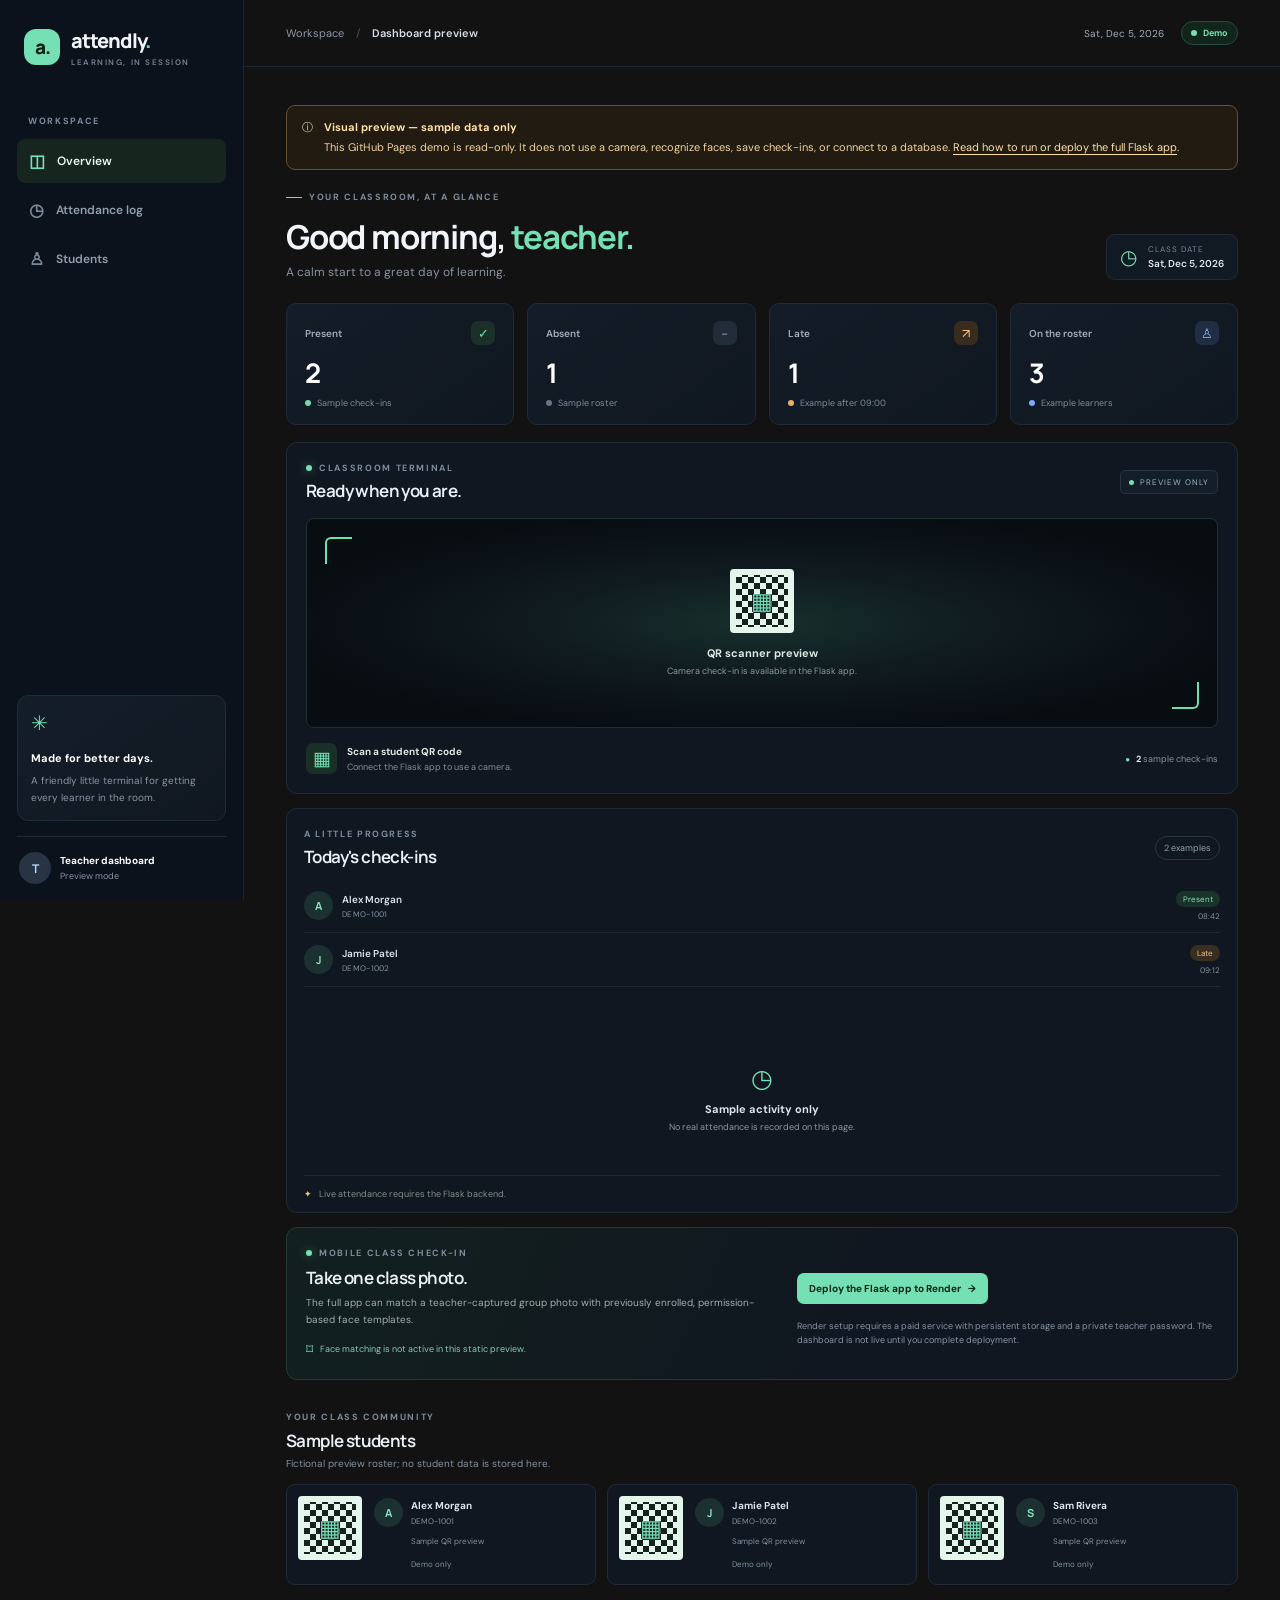
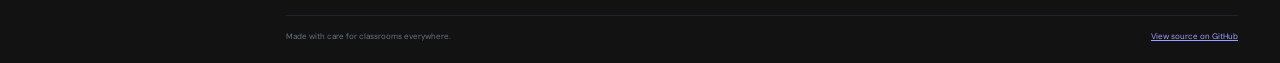
==== index.html @ 84d19245 "Add static GitHub Pages dashboard preview Publish a clearly labeled read-only dashboard preview so G" ====
<!doctype html>
<html lang="en">
<head>
  <meta charset="utf-8">
  <meta name="viewport" content="width=device-width, initial-scale=1">
  <meta name="theme-color" content="#090d14">
  <meta name="description" content="Preview the Attendly smart classroom attendance dashboard.">
  <title>Attendly — Dashboard preview</title>
  <link rel="stylesheet" href="./static/css/style.css">
  <style>
    .preview-banner {
      display: flex;
      align-items: flex-start;
      gap: 11px;
      margin: 0 0 21px;
      padding: 13px 15px;
      border: 1px solid #66502d;
      border-radius: 9px;
      background: #211b12;
      color: #f0d39f;
      font-size: 11px;
      line-height: 1.6;
    }
    .preview-banner strong { display: block; color: #ffe0a9; }
    .preview-banner p { margin: 2px 0 0; }
    .preview-banner a { color: #ffe0a9; text-underline-offset: 3px; }
    .demo-terminal {
      min-height: 210px;
      margin-top: 16px;
      display: grid;
      place-items: center;
      position: relative;
      overflow: hidden;
      border: 1px solid #1d3030;
      border-radius: 8px;
      background:
        radial-gradient(ellipse at center, #17302d 0, #101b20 34%, #080d12 75%);
    }
    .demo-terminal::before, .demo-terminal::after {
      content: "";
      position: absolute;
      width: 25px;
      height: 25px;
      border-color: #6ce2af;
      border-style: solid;
    }
    .demo-terminal::before {
      inset: 18px auto auto 18px;
      border-width: 2px 0 0 2px;
      border-radius: 6px 0 0;
    }
    .demo-terminal::after {
      inset: auto 18px 18px auto;
      border-width: 0 2px 2px 0;
      border-radius: 0 0 6px;
    }
    .demo-terminal-inner { text-align: center; padding: 24px; }
    .demo-qr {
      display: grid;
      place-items: center;
      width: 64px;
      height: 64px;
      margin: 0 auto 13px;
      border: 6px solid #e4f5eb;
      border-radius: 4px;
      background: repeating-conic-gradient(#16221e 0 25%, #e4f5eb 0 50%) 0 / 12px 12px;
      color: #74e0b4;
      font-size: 23px;
      text-shadow: 0 1px #101720, 1px 0 #101720, -1px 0 #101720;
    }
    .demo-terminal-inner strong { display: block; color: #dce7e2; font-size: 11px; }
    .demo-terminal-inner span { display: block; margin-top: 5px; color: #8b9b9a; font-size: 9px; }
    .preview-link {
      display: inline-flex;
      align-items: center;
      gap: 7px;
      margin-top: 13px;
      padding: 9px 12px;
      border-radius: 7px;
      background: #74e0b4;
      color: #092219;
      font-size: 10px;
      font-weight: 700;
      text-decoration: none;
    }
    .preview-link:hover { background: #9af0cf; }
    .demo-students { grid-template-columns: repeat(3, minmax(0, 1fr)); }
    .demo-student { cursor: default; }
    .demo-student .student-card-info { margin-bottom: 9px; }
    .demo-code {
      display: inline-block;
      margin-left: 37px;
      color: #8290a0;
      font-size: 8px;
    }
    .demo-note { margin: 15px 0 0; color: #8793a4; font-size: 9px; line-height: 1.6; }
    @media (max-width: 900px) {
      .demo-students { grid-template-columns: repeat(2, minmax(0, 1fr)); }
    }
    @media (max-width: 580px) {
      .demo-students { grid-template-columns: 1fr; }
    }
  </style>
</head>
<body class="min-h-screen bg-ink text-slate-100 antialiased">
  <div class="app-shell">
    <aside class="sidebar">
      <a class="brand" href="#overview" aria-label="Attendly preview home">
        <span class="brand-mark">a.</span>
        <span>attendly<span class="brand-dot">.</span><small>LEARNING, IN SESSION</small></span>
      </a>
      <div class="workspace-label">WORKSPACE</div>
      <nav class="side-nav" aria-label="Preview sections">
        <a class="nav-link active" href="#overview"><span>◫</span> Overview</a>
        <a class="nav-link" href="#attendance"><span>◷</span> Attendance log</a>
        <a class="nav-link" href="#students"><span>♙</span> Students</a>
      </nav>
      <div class="sidebar-bottom">
        <div class="help-card">
          <div class="help-icon">✳</div>
          <strong>Made for better days.</strong>
          <p>A friendly little terminal for getting every learner in the room.</p>
        </div>
        <div class="profile">
          <div class="avatar">T</div>
          <div><strong>Teacher dashboard</strong><span>Preview mode</span></div>
        </div>
      </div>
    </aside>

    <main class="main-content" id="overview">
      <header class="topbar">
        <div class="mobile-brand"><span class="brand-mark">a.</span> attendly<span class="brand-dot">.</span></div>
        <div class="breadcrumb">Workspace <span>/</span> <strong>Dashboard preview</strong></div>
        <div class="topbar-right">
          <span class="today-date" id="preview-date"></span>
          <span class="live-pill"><i></i> Demo</span>
        </div>
      </header>

      <div class="page-wrap">
        <aside class="preview-banner" role="note">
          <span aria-hidden="true">ⓘ</span>
          <div>
            <strong>Visual preview — sample data only</strong>
            <p>This GitHub Pages demo is read-only. It does not use a camera, recognize faces, save check-ins, or connect to a database. <a href="./README.md">Read how to run or deploy the full Flask app</a>.</p>
          </div>
        </aside>

        <section class="welcome-row">
          <div>
            <div class="eyebrow"><span class="eyebrow-line"></span> YOUR CLASSROOM, AT A GLANCE</div>
            <h1>Good morning, <span>teacher.</span></h1>
            <p class="welcome-copy">A calm start to a great day of learning.</p>
          </div>
          <div class="date-chip"><span>◷</span><div><small>CLASS DATE</small><strong id="class-date"></strong></div></div>
        </section>

        <section class="stats-grid" aria-label="Sample attendance summary">
          <article class="stat-card present-card">
            <div class="stat-top"><span class="stat-label">Present</span><span class="stat-icon">✓</span></div>
            <div class="stat-number">2</div>
            <div class="stat-foot"><span class="status-dot green"></span> Sample check-ins</div>
          </article>
          <article class="stat-card absent-card">
            <div class="stat-top"><span class="stat-label">Absent</span><span class="stat-icon">−</span></div>
            <div class="stat-number">1</div>
            <div class="stat-foot"><span class="status-dot muted"></span> Sample roster</div>
          </article>
          <article class="stat-card late-card">
            <div class="stat-top"><span class="stat-label">Late</span><span class="stat-icon">↗</span></div>
            <div class="stat-number">1</div>
            <div class="stat-foot"><span class="status-dot amber"></span> Example after 09:00</div>
          </article>
          <article class="stat-card total-card">
            <div class="stat-top"><span class="stat-label">On the roster</span><span class="stat-icon">♙</span></div>
            <div class="stat-number">3</div>
            <div class="stat-foot"><span class="status-dot blue"></span> Example learners</div>
          </article>
        </section>

        <section class="work-grid camera-disabled">
          <article class="terminal-card">
            <div class="card-heading">
              <div><div class="eyebrow"><span class="terminal-led"></span> CLASSROOM TERMINAL</div><h2>Ready when you are.</h2></div>
              <span class="terminal-tag"><span></span> PREVIEW ONLY</span>
            </div>
            <div class="demo-terminal" aria-label="Illustrative QR scanner preview">
              <div class="demo-terminal-inner">
                <div class="demo-qr" aria-hidden="true">▦</div>
                <strong>QR scanner preview</strong>
                <span>Camera check-in is available in the Flask app.</span>
              </div>
            </div>
            <div class="terminal-footer">
              <div class="terminal-instruction"><span class="qr-glyph">▦</span><span><strong>Scan a student QR code</strong><small>Connect the Flask app to use a camera.</small></span></div>
              <div class="terminal-meta"><span class="green-text">●</span> <b>2</b> sample check-ins</div>
            </div>
          </article>

          <article class="activity-card" id="attendance">
            <div class="section-title-row">
              <div><div class="eyebrow">A LITTLE PROGRESS</div><h2>Today's check-ins</h2></div>
              <span class="count-badge">2 examples</span>
            </div>
            <div class="attendance-list">
              <div class="attendance-row">
                <div class="avatar student-avatar">A</div>
                <div class="attendance-person"><strong>Alex Morgan</strong><span>DEMO-1001</span></div>
                <div class="attendance-result"><span class="result-pill present">present</span><time>08:42</time></div>
              </div>
              <div class="attendance-row">
                <div class="avatar student-avatar">J</div>
                <div class="attendance-person"><strong>Jamie Patel</strong><span>DEMO-1002</span></div>
                <div class="attendance-result"><span class="result-pill late">late</span><time>09:12</time></div>
              </div>
              <div class="empty-state">
                <div class="empty-icon">◷</div>
                <strong>Sample activity only</strong>
                <span>No real attendance is recorded on this page.</span>
              </div>
            </div>
            <div class="activity-note"><span>✦</span> Live attendance requires the Flask backend.</div>
          </article>
        </section>

        <section class="group-photo-card">
          <div class="group-photo-copy">
            <div class="eyebrow"><span class="terminal-led"></span> MOBILE CLASS CHECK-IN</div>
            <h2>Take one class photo.</h2>
            <p>The full app can match a teacher-captured group photo with previously enrolled, permission-based face templates.</p>
            <div class="privacy-note"><span>⌑</span> Face matching is not active in this static preview.</div>
          </div>
          <div>
            <a class="preview-link" href="https://render.com/deploy?repo=https%3A%2F%2Fgithub.com%2Fcyberboy56-alt%2Fattendly-smart-attendance">Deploy the Flask app to Render <span aria-hidden="true">→</span></a>
            <p class="demo-note">Render setup requires a paid service with persistent storage and a private teacher password. The dashboard is not live until you complete deployment.</p>
          </div>
        </section>

        <section class="students-section" id="students">
          <div class="section-title-row students-title">
            <div><div class="eyebrow">YOUR CLASS COMMUNITY</div><h2>Sample students</h2><p class="section-subtitle">Fictional preview roster; no student data is stored here.</p></div>
          </div>
          <div class="student-grid demo-students">
            <article class="student-card demo-student">
              <div class="student-qr demo-qr" aria-hidden="true">▦</div>
              <div class="student-card-body">
                <div class="student-card-info"><div class="avatar student-avatar">A</div><div><strong>Alex Morgan</strong><span>DEMO-1001</span></div></div>
                <span class="face-state">Sample QR preview</span>
                <span class="demo-code">Demo only</span>
              </div>
            </article>
            <article class="student-card demo-student">
              <div class="student-qr demo-qr" aria-hidden="true">▦</div>
              <div class="student-card-body">
                <div class="student-card-info"><div class="avatar student-avatar">J</div><div><strong>Jamie Patel</strong><span>DEMO-1002</span></div></div>
                <span class="face-state">Sample QR preview</span>
                <span class="demo-code">Demo only</span>
              </div>
            </article>
            <article class="student-card demo-student">
              <div class="student-qr demo-qr" aria-hidden="true">▦</div>
              <div class="student-card-body">
                <div class="student-card-info"><div class="avatar student-avatar">S</div><div><strong>Sam Rivera</strong><span>DEMO-1003</span></div></div>
                <span class="face-state">Sample QR preview</span>
                <span class="demo-code">Demo only</span>
              </div>
            </article>
          </div>
        </section>
        <footer class="page-footer"><span>Made with care for classrooms everywhere.</span><span><a href="https://github.com/cyberboy56-alt/attendly-smart-attendance">View source on GitHub</a></span></footer>
      </div>
    </main>
  </div>
  <script>
    const date = new Intl.DateTimeFormat(undefined, {
      weekday: "short", month: "short", day: "numeric", year: "numeric"
    }).format(new Date());
    document.getElementById("preview-date").textContent = date;
    document.getElementById("class-date").textContent = date;
  </script>
</body>
</html>
---- static/css/style.css ----
@import url("https://fonts.googleapis.com/css2?family=DM+Sans:wght@400;500;600;700&family=Manrope:wght@400;500;600;700;800&display=swap");

:root {
  color-scheme: dark;
  --bg: #090d14;
  --panel: #111823;
  --panel-soft: #0e151e;
  --line: #202a38;
  --muted: #8793a4;
  --mint: #74e0b4;
}

* { box-sizing: border-box; }
html { scroll-behavior: smooth; }
body { margin: 0; font-family: "DM Sans", sans-serif; }
button, input { font: inherit; }
button { cursor: pointer; }
.app-shell { min-height: 100vh; }
.sidebar { width: 244px; position: fixed; inset: 0 auto 0 0; background: #0c121b; border-right: 1px solid #1c2531; padding: 27px 17px 16px; display: flex; flex-direction: column; z-index: 5; }
.brand { display: flex; gap: 11px; align-items: center; text-decoration: none; color: #f2f6fa; font: 800 20px "Manrope", sans-serif; letter-spacing: -1px; padding: 0 7px; }
.brand-mark { width: 36px; height: 36px; display: grid; place-items: center; border-radius: 12px; background: var(--mint); color: #082018; font: 800 19px "Manrope", sans-serif; letter-spacing: -1.5px; }
.brand-dot { color: var(--mint); }
.brand small { display: block; color: #768394; font: 600 8px "DM Sans", sans-serif; letter-spacing: 1.55px; margin-top: 3px; }
.workspace-label, .eyebrow { color: #7e8b9c; font-size: 9px; font-weight: 700; letter-spacing: 1.65px; }
.workspace-label { padding: 0 11px; margin: 48px 0 12px; }
.side-nav { display: grid; gap: 5px; }
.nav-link { color: #929eae; text-decoration: none; display: flex; gap: 12px; align-items: center; padding: 11px 12px; font-size: 12px; font-weight: 600; border-radius: 8px; transition: .2s; }
.nav-link span { font-size: 17px; color: #7a8899; }
.nav-link:hover, .nav-link.active { color: #eaf7f1; background: #17251f; }
.nav-link.active span { color: var(--mint); }
.sidebar-bottom { margin-top: auto; }
.help-card { border: 1px solid #202a38; border-radius: 11px; padding: 14px 13px; background: linear-gradient(145deg,#141e29,#101720); }
.help-icon { color: var(--mint); font-size: 20px; margin-bottom: 10px; }
.help-card strong { font-size: 11px; }
.help-card p { color: #8995a5; font-size: 10px; line-height: 1.65; margin: 6px 0 0; }
.profile { display: flex; align-items: center; gap: 9px; border-top: 1px solid #202a38; padding: 15px 2px 0; margin-top: 15px; }
.avatar { flex: 0 0 auto; width: 32px; height: 32px; display: grid; place-items: center; border-radius: 50%; background: #283444; color: #b9d6ff; font: 700 12px "Manrope", sans-serif; }
.profile strong, .profile span { display: block; }
.profile strong { font-size: 10px; }
.profile span { color: #8793a4; font-size: 9px; margin-top: 3px; }
.profile .profile-menu { margin-left: auto; font-size: 19px; letter-spacing: 1px; }
.main-content { margin-left: 244px; min-height: 100vh; }
.topbar { height: 67px; border-bottom: 1px solid #1d2733; display: flex; align-items: center; justify-content: space-between; padding: 0 42px; }
.breadcrumb { font-size: 11px; color: #8b97a7; }
.breadcrumb span { color: #4d5969; margin: 0 9px; }
.breadcrumb strong { color: #d7dee7; font-weight: 600; }
.topbar-right { display: flex; align-items: center; gap: 17px; }
.logout-form { margin: 0; }
.logout-button { padding: 6px 9px; border: 1px solid #283545; border-radius: 6px; background: #111923; color: #b8c4d0; font-size: 9px; }
.logout-button:hover { border-color: #74e0b4; color: #74e0b4; }
.today-date { color: #a0abba; font-size: 10px; }
.live-pill { display: flex; align-items: center; gap: 6px; color: var(--mint); border: 1px solid #244c3c; background: #12251d; border-radius: 20px; padding: 5px 9px; font-size: 9px; font-weight: 700; }
.live-pill i, .terminal-tag span:first-child, .camera-caption i, .stat-foot .status-dot { display: inline-block; width: 6px; height: 6px; border-radius: 50%; background: var(--mint); }
.mobile-brand { display: none; }
.page-wrap { max-width: 1400px; margin: 0 auto; padding: 38px 42px 22px; }
.welcome-row { display: flex; justify-content: space-between; align-items: end; margin-bottom: 23px; }
.eyebrow { display: flex; align-items: center; gap: 7px; }
.eyebrow-line { width: 16px; height: 1px; background: var(--mint); }
h1, h2 { font-family: "Manrope", sans-serif; letter-spacing: -1.2px; }
h1 { color: #f2f5f9; font-size: clamp(25px, 3vw, 33px); margin: 11px 0 5px; font-weight: 700; }
h1 span { color: var(--mint); }
.welcome-copy { color: #8793a4; font-size: 12px; margin: 0; }
.date-chip { display: flex; align-items: center; gap: 11px; padding: 9px 13px; background: #111923; border: 1px solid #202a38; border-radius: 9px; }
.date-chip > span { color: var(--mint); font-size: 20px; }
.date-chip small, .date-chip strong { display: block; }
.date-chip small { color: #798698; font-size: 8px; letter-spacing: 1px; margin-bottom: 3px; }
.date-chip strong { color: #dfe6ed; font-size: 10px; font-weight: 600; }
.stats-grid { display: grid; grid-template-columns: repeat(4, minmax(0,1fr)); gap: 13px; }
.stat-card { padding: 17px 18px 14px; min-height: 122px; border-radius: 10px; border: 1px solid #202a38; background: linear-gradient(145deg,#131c27,#101720); }
.stat-top { display: flex; align-items: center; justify-content: space-between; }
.stat-label { font-size: 10px; color: #a3afbe; font-weight: 600; }
.stat-icon { width: 24px; height: 24px; display: grid; place-items: center; border-radius: 7px; font-size: 13px; color: var(--mint); background: #1a3028; }
.absent-card .stat-icon { color: #95a4b9; background: #222c39; }
.late-card .stat-icon { color: #ffc77c; background: #382c1e; }
.total-card .stat-icon { color: #89b5ff; background: #202d42; }
.stat-number { font: 700 27px "Manrope", sans-serif; letter-spacing: -.8px; margin: 9px 0 6px; }
.stat-foot { color: #7f8b9a; font-size: 9px; display: flex; align-items: center; gap: 6px; }
.stat-foot .green { background: #73d9ac; }.stat-foot .muted { background: #687587; }.stat-foot .amber { background: #e8af68; }.stat-foot .blue { background: #79aaff; }
.work-grid { display: grid; grid-template-columns: minmax(0, 1.35fr) minmax(300px, .85fr); gap: 14px; margin-top: 17px; }
.work-grid.camera-disabled { grid-template-columns: minmax(0,1fr); }
.terminal-card, .activity-card { border: 1px solid #202a38; border-radius: 11px; background: #101720; overflow: hidden; }
.terminal-card { padding: 19px; }
.card-heading, .section-title-row { display: flex; align-items: center; justify-content: space-between; }
.terminal-card h2, .activity-card h2, .students-section h2 { margin: 5px 0 0; font-size: 17px; color: #eaf0f6; font-weight: 650; letter-spacing: -.6px; }
.terminal-led { display: inline-block; width: 6px; height: 6px; border-radius: 50%; background: var(--mint); box-shadow: 0 0 10px #74e0b477; }
.terminal-tag { color: #a6b4c1; font-size: 8px; letter-spacing: 1px; display: flex; align-items: center; gap: 6px; border: 1px solid #263442; background: #131e29; padding: 6px 8px; border-radius: 5px; }
.terminal-tag span:first-child { width: 5px; height: 5px; }
.camera-frame { height: clamp(210px, 27vw, 300px); margin-top: 16px; position: relative; overflow: hidden; border-radius: 8px; background: radial-gradient(ellipse at center,#152b2b,#080d12 70%); border: 1px solid #1d3030; }
.camera-frame > img { width: 100%; height: 100%; object-fit: cover; opacity: .82; }
.camera-overlay { position: absolute; inset: 0; pointer-events: none; }
.scan-corner { position: absolute; width: 22px; height: 22px; border-color: #6ce2af; border-style: solid; }
.top-left { left: 23%; top: 20%; border-width: 2px 0 0 2px; border-radius: 6px 0 0; }
.top-right { right: 23%; top: 20%; border-width: 2px 2px 0 0; border-radius: 0 6px 0 0; }
.bottom-left { left: 23%; bottom: 20%; border-width: 0 0 2px 2px; border-radius: 0 0 0 6px; }
.bottom-right { right: 23%; bottom: 20%; border-width: 0 2px 2px 0; border-radius: 0 0 6px; }
.scan-guide { position: absolute; height: 1px; top: 50%; left: 24%; right: 24%; background: linear-gradient(90deg,transparent,#74e0b4aa,transparent); box-shadow: 0 0 10px #74e0b477; animation: scan 3s ease-in-out infinite; }
@keyframes scan { 0%,100% { transform: translateY(-56px); opacity: .35; } 50% { transform: translateY(56px); opacity: 1; } }
.camera-caption { position: absolute; bottom: 10px; left: 50%; transform: translateX(-50%); display: flex; align-items: center; gap: 7px; background: #080d12cc; border: 1px solid #263237; padding: 7px 10px; border-radius: 20px; white-space: nowrap; max-width: 90%; color: #d2e1dc; font-size: 9px; }
.camera-caption i { width: 5px; height: 5px; box-shadow: 0 0 7px #74e0b4; }
.terminal-footer { display: flex; align-items: center; justify-content: space-between; padding-top: 15px; gap: 12px; }
.terminal-instruction { display: flex; align-items: center; gap: 10px; }
.qr-glyph { width: 31px; height: 31px; display: grid; place-items: center; color: var(--mint); border-radius: 7px; background: #193026; font-size: 19px; }
.terminal-instruction strong, .terminal-instruction small { display: block; }
.terminal-instruction strong { font-size: 10px; color: #dce7e2; }
.terminal-instruction small { font-size: 9px; color: #819090; margin-top: 3px; }
.terminal-meta { font-size: 9px; color: #859294; white-space: nowrap; }.terminal-meta b { color: #e4ede9; margin-left: 4px; }.green-text { color: var(--mint); font-size: 8px; }
.activity-card { padding: 19px 17px 0; }
.section-title-row .eyebrow { display: block; }
.count-badge { color: #92a0af; border: 1px solid #293441; padding: 5px 8px; border-radius: 20px; font-size: 9px; white-space: nowrap; }
.attendance-list { min-height: 233px; max-height: 296px; overflow: auto; margin-top: 11px; }
.attendance-row { min-height: 54px; display: flex; align-items: center; gap: 9px; border-bottom: 1px solid #202a35; }
.student-avatar { width: 29px; height: 29px; background: #1b3030; color: #8de4c1; font-size: 11px; }
.attendance-person { min-width: 0; flex: 1; }
.attendance-person strong, .attendance-person span { display: block; overflow: hidden; text-overflow: ellipsis; white-space: nowrap; }
.attendance-person strong { color: #dbe3ea; font-size: 10px; font-weight: 600; }
.attendance-person span { color: #8290a0; font-size: 8px; margin-top: 3px; letter-spacing: .3px; }
.attendance-result { display: flex; flex-direction: column; align-items: end; gap: 4px; }
.attendance-result time { color: #8592a2; font-size: 8px; }
.result-pill { font-size: 8px; text-transform: capitalize; border-radius: 12px; padding: 3px 7px; }
.result-pill.present { color: #87e2bc; background: #193329; }.result-pill.late { color: #f2c080; background: #382e21; }
.empty-state { display: flex; flex-direction: column; align-items: center; justify-content: center; min-height: 220px; text-align: center; color: #8b98a8; }
.empty-icon { color: #74e0b4; font-size: 25px; margin-bottom: 7px; }
.empty-state strong { color: #dce5eb; font-size: 11px; }
.empty-state span { font-size: 9px; margin-top: 5px; }
.activity-note { padding: 12px 0; color: #81908e; font-size: 9px; border-top: 1px solid #202a35; }.activity-note span { color: #f0c77f; margin-right: 5px; }
.group-photo-card { display: grid; grid-template-columns: minmax(0,1fr) minmax(300px,.9fr); gap: 24px; align-items: center; margin-top: 14px; padding: 19px; border: 1px solid #263a35; border-radius: 11px; background: linear-gradient(115deg,#12201e,#101720 60%); }
.group-photo-card h2 { margin: 7px 0 5px; color: #eaf0f6; font: 650 17px "Manrope",sans-serif; letter-spacing: -.6px; }
.group-photo-copy > p { max-width: 540px; color: #a0adaf; font-size: 10px; line-height: 1.7; margin: 0; }
.privacy-note { display: flex; gap: 7px; align-items: center; margin-top: 11px; color: #8dcab0; font-size: 9px; line-height: 1.5; }
.privacy-note span { flex: 0 0 auto; color: var(--mint); font-size: 14px; }
.group-photo-form { min-width: 0; }
.group-photo-preview { display: block; width: 100%; max-height: 195px; margin: 0 0 9px; object-fit: contain; border: 1px solid #263a35; border-radius: 7px; background: #080d12; }
.group-photo-preview[hidden] { display: none; }
.group-photo-actions { display: flex; gap: 8px; }
.camera-pick-button, .analyze-button { min-height: 38px; border-radius: 7px; padding: 8px 10px; font-size: 10px; font-weight: 700; }
.camera-pick-button { flex: 1; border: 1px solid #33443f; background: #17231f; color: #c5ddd2; }
.camera-pick-button:hover { border-color: #57977a; background: #1c3028; }
.camera-pick-button:first-letter { color: var(--mint); }
.analyze-button { display: flex; align-items: center; justify-content: space-between; gap: 10px; border: 0; background: var(--mint); color: #082018; }
.analyze-button:disabled { opacity: .45; cursor: not-allowed; }
.photo-feedback { min-height: 14px; margin-top: 8px; color: #8b9b9a; font-size: 9px; line-height: 1.5; }
.photo-matches { display: grid; gap: 5px; margin-top: 7px; }
.photo-match { display: flex; align-items: center; gap: 7px; padding: 7px 9px; border: 1px solid #274637; border-radius: 6px; background: #14251e; }
.photo-match > span { color: var(--mint); }
.photo-match strong { flex: 1; color: #dce7e2; font-size: 9px; }
.photo-match small { color: #89c7a9; font-size: 8px; text-transform: capitalize; }
.photo-no-matches { color: #edc78e; font-size: 9px; line-height: 1.5; }
.students-section { margin-top: 31px; }
.students-title { align-items: end; }
.students-section h2 { margin-top: 6px; }
.section-subtitle { color: #8491a1; font-size: 10px; margin: 5px 0 0; }
.add-button { display: flex; align-items: center; gap: 6px; background: var(--mint); color: #092219; border: 0; border-radius: 7px; padding: 9px 12px; font-weight: 700; font-size: 10px; transition: .2s; }
.add-button:hover, .submit-button:hover { background: #9af0cf; transform: translateY(-1px); }
.add-button span { font-size: 15px; line-height: 10px; }
.student-grid { display: grid; grid-template-columns: repeat(3,minmax(0,1fr)); gap: 11px; margin-top: 14px; }
.student-card { display: flex; align-items: center; gap: 12px; background: #101720; border: 1px solid #202a38; border-radius: 9px; padding: 11px; min-width: 0; }
.student-qr { width: 56px; height: 56px; border-radius: 5px; background: white; padding: 3px; }
.student-card-info { min-width: 0; display: flex; align-items: center; gap: 8px; }
.student-card-info > div:last-child { min-width: 0; }
.student-card-info strong, .student-card-info span { display: block; overflow: hidden; text-overflow: ellipsis; white-space: nowrap; }
.student-card-info strong { color: #dbe3ea; font-size: 10px; }
.student-card-info span { color: #8290a0; font-size: 8px; margin-top: 4px; }
.student-card-body { min-width: 0; flex: 1; }
.face-state { display: block; margin: 8px 0 5px 37px; color: #8290a0; font-size: 8px; }
.face-state.enrolled { color: #87e2bc; }
.face-action { margin-left: 37px; padding: 0; border: 0; background: transparent; color: #9ab8ad; text-align: left; font-size: 8px; text-decoration: underline; text-decoration-color: #526c60; text-underline-offset: 3px; }
.face-action:hover { color: var(--mint); }
.remove-face-action { display: block; margin: 6px 0 0 37px; padding: 0; border: 0; background: transparent; color: #a88888; font-size: 8px; text-align: left; }
.remove-face-action:hover { color: #ffadad; }
.roster-empty { grid-column: 1/-1; color: #8b98a8; border: 1px dashed #2a3745; padding: 18px; border-radius: 8px; font-size: 10px; }
.page-footer { display: flex; justify-content: space-between; gap: 10px; color: #667383; font-size: 8px; border-top: 1px solid #1c2530; padding-top: 15px; margin-top: 30px; }
.page-footer i { color: var(--mint); font-style: normal; margin: 0 4px; }
.student-dialog { width: min(420px, calc(100% - 28px)); background: #111923; border: 1px solid #2a3745; border-radius: 13px; padding: 0; color: #eaf0f6; box-shadow: 0 25px 90px #000b; }
.student-dialog::backdrop { background: #03060bc7; backdrop-filter: blur(5px); }
.student-dialog form { position: relative; padding: 26px; }
.dialog-close { position: absolute; top: 13px; right: 14px; background: transparent; border: 0; color: #9aa6b4; font-size: 24px; }
.student-dialog h2 { margin: 8px 0 5px; font-size: 21px; letter-spacing: -.7px; }
.dialog-copy { color: #8996a6; font-size: 11px; margin: 0 0 20px; }
.student-dialog label { display: block; color: #cbd4de; font-size: 10px; margin: 13px 0 6px; }
.student-dialog input { width: 100%; border: 1px solid #2a3745; background: #0b1119; color: #f2f5f8; border-radius: 7px; padding: 11px; outline: none; font-size: 11px; }
.student-dialog input:focus { border-color: #64cba1; box-shadow: 0 0 0 3px #64cba122; }
.student-dialog .consent-label { display: flex; align-items: flex-start; gap: 8px; margin-top: 15px; color: #aab7c4; font-size: 9px; line-height: 1.6; }
.student-dialog .consent-label input { width: 14px; height: 14px; flex: 0 0 auto; margin: 1px 0 0; accent-color: #74e0b4; }
.form-hint, .form-error { font-size: 9px; color: #8290a0; margin: 6px 0; }.form-error:empty { display: none; }.form-error { color: #ff9b9b; }
.submit-button { width: 100%; display: flex; justify-content: space-between; align-items: center; margin-top: 18px; padding: 11px 13px; border: 0; border-radius: 7px; background: var(--mint); color: #082018; font-size: 11px; font-weight: 700; transition: .2s; }
.submit-button:disabled { opacity: .55; cursor: wait; }
.submit-button span { font-size: 15px; }
.toast { position: fixed; bottom: 22px; right: 22px; z-index: 10; max-width: calc(100vw - 44px); background: #17251f; color: #c9f5e1; border: 1px solid #2d624c; padding: 11px 15px; border-radius: 8px; font-size: 11px; box-shadow: 0 10px 35px #0006; opacity: 0; transform: translateY(8px); transition: .25s; pointer-events: none; }
.toast.visible { opacity: 1; transform: translateY(0); }
.login-page { min-height: 100vh; display: grid; place-items: center; padding: 20px; background: radial-gradient(ellipse at 50% 0%,#172822,#090d14 58%); color: #eaf0f6; }
.login-card { width: min(100%,410px); padding: 30px; border: 1px solid #263442; border-radius: 13px; background: #101720; box-shadow: 0 24px 85px #0007; }
.login-brand { padding: 0; margin-bottom: 37px; }
.login-card h1 { margin-top: 11px; }
.login-copy { margin: 0 0 22px; color: #8d9aaa; font-size: 11px; line-height: 1.6; }
.login-card label { display: block; margin-bottom: 7px; color: #cbd4de; font-size: 10px; }
.login-card input[type="password"] { width: 100%; padding: 11px; outline: none; border: 1px solid #2a3745; border-radius: 7px; background: #0b1119; color: #f2f5f8; font-size: 12px; }
.login-card input[type="password"]:focus { border-color: #64cba1; box-shadow: 0 0 0 3px #64cba122; }
.login-error { color: #ff9b9b; font-size: 10px; }
.login-privacy { margin: 16px 0 0; padding-top: 13px; border-top: 1px solid #202a35; color: #849193; font-size: 9px; line-height: 1.6; }

@media (max-width: 1050px) {
  .sidebar { width: 205px; }
  .main-content { margin-left: 205px; }
  .page-wrap { padding: 30px 25px 20px; }
  .topbar { padding: 0 25px; }
  .work-grid { grid-template-columns: minmax(0,1.15fr) minmax(270px,.85fr); }
  .student-grid { grid-template-columns: repeat(2,minmax(0,1fr)); }
}
@media (max-width: 760px) {
  .sidebar { display: none; }
  .main-content { margin-left: 0; }
  .topbar { height: 58px; padding: 0 17px; }
  .mobile-brand { display: flex; align-items: center; gap: 7px; color: #f2f6fa; font: 800 15px "Manrope", sans-serif; letter-spacing: -.6px; }
  .mobile-brand .brand-mark { width: 28px; height: 28px; border-radius: 9px; font-size: 15px; }
  .breadcrumb { display: none; }
  .topbar-right { gap: 8px; }
  .logout-button { padding: 5px 7px; }
  .today-date { display: none; }
  .page-wrap { padding: 28px 17px 18px; }
  .welcome-row { align-items: start; }
  .date-chip { display: none; }
  .stats-grid { grid-template-columns: repeat(2,minmax(0,1fr)); gap: 9px; }
  .stat-card { min-height: 112px; padding: 14px; }
  .work-grid { grid-template-columns: 1fr; gap: 12px; }
  .group-photo-card { grid-template-columns: 1fr; gap: 14px; padding: 15px; }
  .camera-frame { height: clamp(210px, 55vw, 330px); }
  .activity-list { max-height: 280px; }
  .student-grid { grid-template-columns: repeat(2,minmax(0,1fr)); }
  .page-footer { flex-direction: column; }
}
@media (max-width: 420px) {
  .page-wrap { padding-left: 12px; padding-right: 12px; }
  h1 { font-size: 25px; }
  .stat-number { font-size: 24px; }
  .terminal-card { padding: 14px; }
  .terminal-footer { align-items: start; flex-direction: column; }
  .terminal-meta { align-self: end; }
  .student-grid { grid-template-columns: 1fr; }
  .group-photo-actions { flex-direction: column; }
  .students-title { align-items: start; gap: 10px; }
  .add-button { white-space: nowrap; }
  .student-card { padding: 9px; }
}
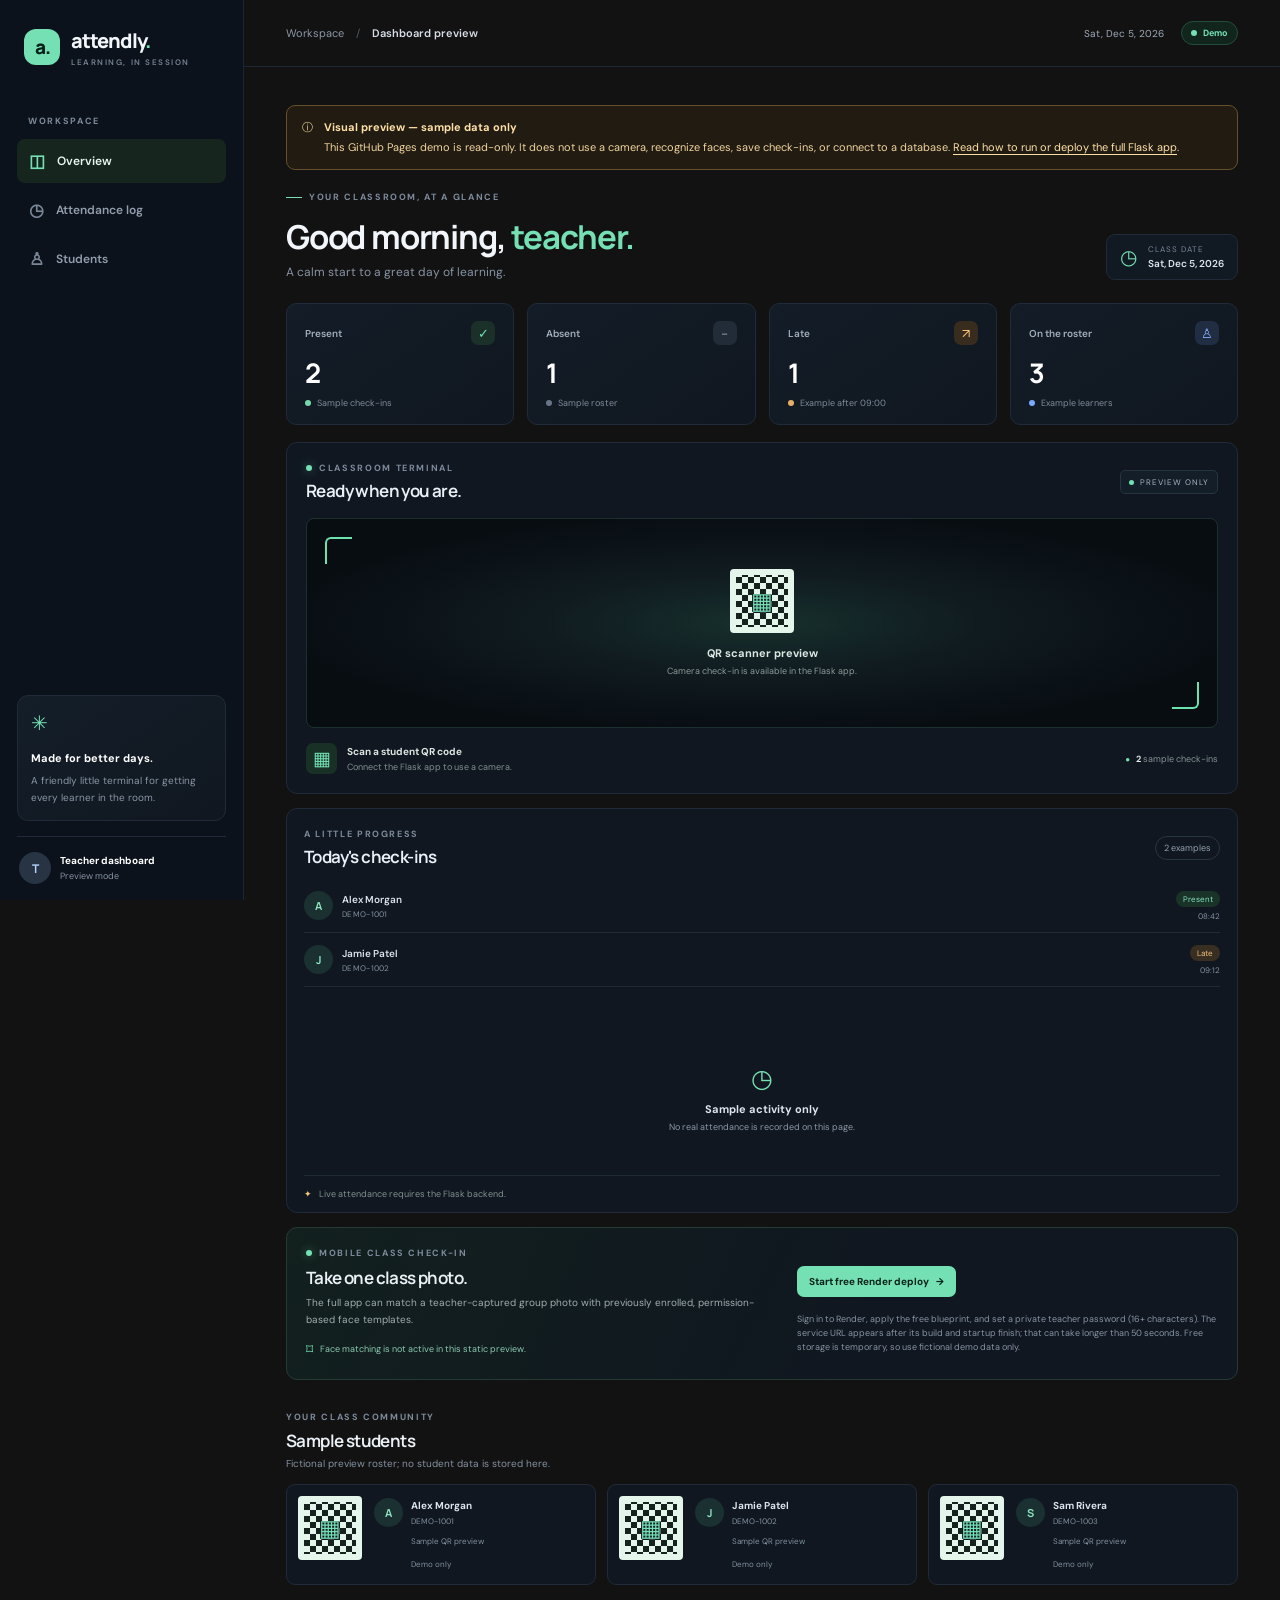
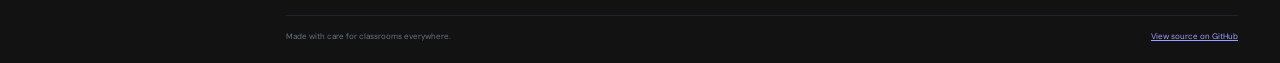
==== commit cdff8434: "Simplify free Render deployment steps Add concise one-click free-tier setup instructions to the READ" ====
--- a/index.html
+++ b/index.html
@@ -232,8 +232,8 @@
             <div class="privacy-note"><span>⌑</span> Face matching is not active in this static preview.</div>
           </div>
           <div>
-            <a class="preview-link" href="https://render.com/deploy?repo=https%3A%2F%2Fgithub.com%2Fcyberboy56-alt%2Fattendly-smart-attendance">Deploy the Flask app to Render <span aria-hidden="true">→</span></a>
-            <p class="demo-note">Render setup requires a paid service with persistent storage and a private teacher password. The dashboard is not live until you complete deployment.</p>
+            <a class="preview-link" href="https://render.com/deploy?repo=https%3A%2F%2Fgithub.com%2Fcyberboy56-alt%2Fattendly-smart-attendance">Start free Render deploy <span aria-hidden="true">→</span></a>
+            <p class="demo-note">Sign in to Render, apply the free blueprint, and set a private teacher password (16+ characters). The service URL appears after its build and startup finish; that can take longer than 50 seconds. Free storage is temporary, so use fictional demo data only.</p>
           </div>
         </section>
 
